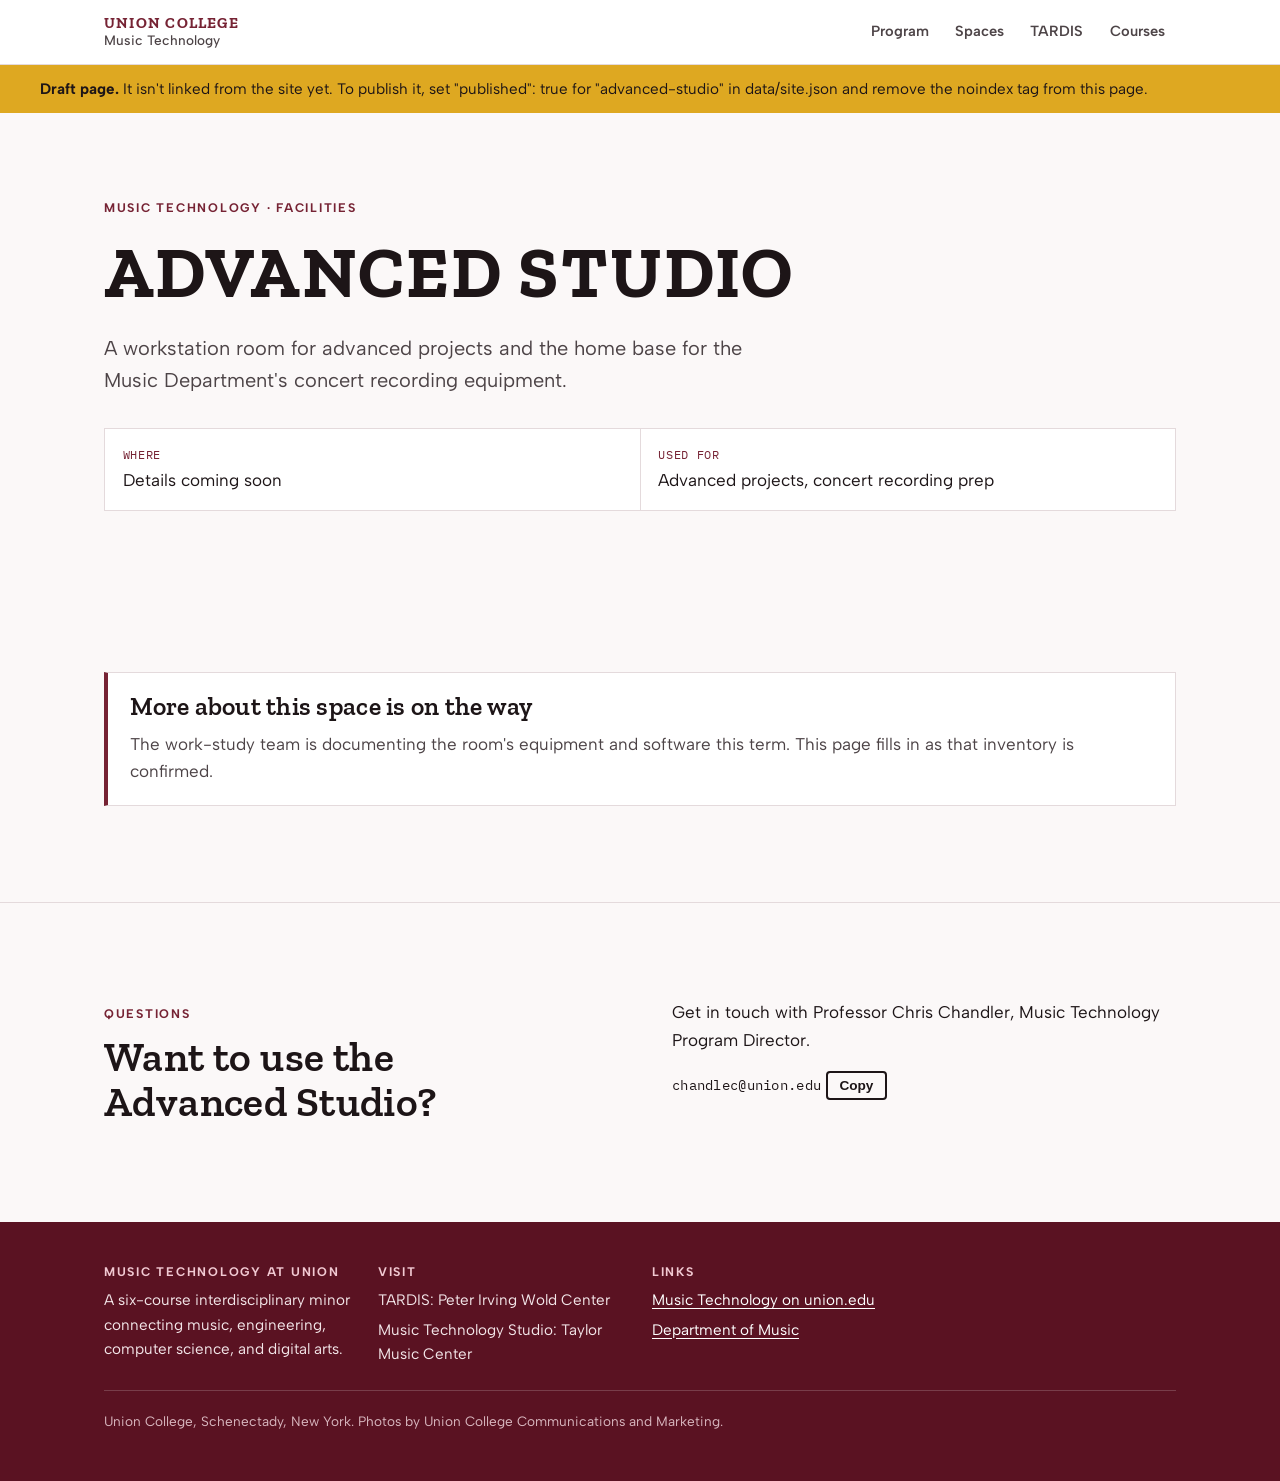
==== advanced-studio/index.html @ 9d5dfe3f "Add space pages, data-driven equipment, and members portal Public site: pages for the Music Technolo" ====
<!doctype html>
<html lang="en">
<head>
<meta charset="utf-8">
<meta name="viewport" content="width=device-width, initial-scale=1, viewport-fit=cover">
<title>Advanced Studio | Music Technology at Union College</title>
<meta name="description" content="The Advanced Studio supports advanced Music Technology projects and the Music Department's concert recording system.">
<meta name="robots" content="noindex">
<link rel="preconnect" href="https://fonts.googleapis.com">
<link rel="preconnect" href="https://fonts.gstatic.com" crossorigin>
<link rel="stylesheet" href="https://fonts.googleapis.com/css2?family=Albert+Sans:wght@400;500;600;700&family=IBM+Plex+Mono:wght@400;500&family=Zilla+Slab:wght@500;600;700&display=swap">
<link rel="stylesheet" href="../assets/css/site.css">
<link rel="stylesheet" href="../assets/css/space.css">
</head>
<body data-space="advanced-studio">
<a class="skip" href="#main">Skip to content</a>

<header class="site-header">
  <div class="wrap">
    <a class="brand" href="../">
      <span class="brand-college">Union College</span>
      <span class="brand-program">Music Technology</span>
    </a>
    <nav class="nav" aria-label="Main">
      <a href="../">Program</a>
      <a href="../#facilities">Spaces</a>
      <a href="../tardis/">TARDIS</a>
      <a href="../#courses">Courses</a>
      <a href="#" data-portal hidden>Members</a>
    </nav>
  </div>
</header>

<main id="main">
  <section class="space-hero">
    <div class="wrap">
      <span class="eyebrow">Music Technology &middot; Facilities</span>
      <h1>Advanced Studio</h1>
      <p class="lede">A workstation room for advanced projects and the home base for the Music Department's concert recording equipment.</p>
      <dl class="facts">
        <div><dt>Where</dt><dd>Details coming soon</dd></div>
        <div><dt>Used for</dt><dd>Advanced projects, concert recording prep</dd></div>
      </dl>
    </div>
  </section>

  <section class="section" id="about" aria-labelledby="about-title">
    <div class="wrap">
      <div class="callout">
        <h2 id="about-title" style="font-size:var(--step-2)">More about this space is on the way</h2>
        <p>The work-study team is documenting the room's equipment and software this term. This page fills in as that inventory is confirmed.</p>
      </div>
    </div>
  </section>

  <section class="section alt" id="equipment" aria-labelledby="equipment-title" data-equipment-section hidden>
    <div class="wrap">
      <div class="section-head">
        <span class="eyebrow">Equipment</span>
        <h2 id="equipment-title">What's in the room</h2>
        <p>Equipment stays in the room and is set up for academic use. This list grows as the work-study team confirms the inventory.</p>
      </div>
      <div class="equip" data-equipment="advanced-studio"></div>
    </div>
  </section>

  <section class="section" id="contact" aria-labelledby="contact-title">
    <div class="wrap split">
      <div>
        <span class="eyebrow">Questions</span>
        <h2 id="contact-title" style="margin-top:0.5rem">Want to use the Advanced Studio?</h2>
      </div>
      <div class="prose">
        <p>Get in touch with Professor Chris Chandler, Music Technology Program Director.</p>
        <p><code class="mono" id="email" style="user-select:all">chandlec@union.edu</code> <button class="btn btn-ghost" type="button" data-copy="email" style="padding:0.3rem 0.7rem;font-size:0.85rem;cursor:pointer;background:none">Copy</button></p>
      </div>
    </div>
  </section>
</main>

<footer class="site-footer">
  <div class="wrap">
    <div>
      <span class="eyebrow">Music Technology at Union</span>
      <p>A six-course interdisciplinary minor connecting music, engineering, computer science, and digital arts.</p>
    </div>
    <div>
      <span class="eyebrow">Visit</span>
      <ul>
        <li>TARDIS: Peter Irving Wold Center</li>
        <li>Music Technology Studio: Taylor Music Center</li>
      </ul>
    </div>
    <div>
      <span class="eyebrow">Links</span>
      <ul>
        <li><a href="https://www.union.edu/music-technology">Music Technology on union.edu</a></li>
        <li><a href="https://www.union.edu/music">Department of Music</a></li>
        <li><a href="#" data-portal hidden>Members portal (Union sign-in)</a></li>
      </ul>
    </div>
    <p class="foot-note">Union College, Schenectady, New York. Photos by Union College Communications and Marketing.</p>
  </div>
</footer>
<script src="../assets/js/site.js"></script>
<script src="../assets/js/site-data.js" data-root="../"></script>
</body>
</html>
---- assets/css/site.css ----
/* Music Technology at Union: shared styles
   Layout concept: a signal path. Pages read top to bottom like a chain from source to output,
   with a garnet/black stripe rail borrowed from the program slideshow marking each stage. */

:root {
  /* Color: Union palette (communications style guide), neutrals biased toward garnet */
  --bg: #fbf8f8;
  --surface: #ffffff;
  --surface-2: #f3eeef;
  --ink: #1d1517;
  --ink-soft: #4d4447;
  --muted: #636569;          /* Ramee Gray */
  --line: #e4dadc;
  --garnet: #762334;         /* Union Garnet */
  --garnet-strong: #5a1222;  /* Union Garnet Dark */
  --garnet-text: #762334;    /* garnet used for text on bg */
  --on-garnet: #ffffff;
  --gold: #dea821;           /* Stained Glass Gold, meter LEDs only */
  --hero-ink: #ffffff;
  --hero-shade: rgba(20, 8, 12, 0.72);

  /* Type */
  --font-display: "Zilla Slab", "Rockwell", "Roboto Slab", Georgia, serif;
  --font-body: "Albert Sans", "Avenir Next", "Segoe UI", system-ui, sans-serif;
  --font-mono: "IBM Plex Mono", ui-monospace, "SF Mono", Menlo, Consolas, monospace;

  --step--1: 0.875rem;
  --step-0: 1.0625rem;
  --step-1: 1.25rem;
  --step-2: 1.6rem;
  --step-3: clamp(1.9rem, 1.4rem + 2vw, 2.6rem);
  --step-4: clamp(3.2rem, 1.8rem + 7vw, 6.5rem);

  --wrap: 72rem;
  --gutter: clamp(1rem, 4vw, 2.5rem);
  --radius: 4px;
  color-scheme: light;
}

@media (prefers-color-scheme: dark) {
  :root:not([data-theme="light"]) {
    --bg: #141012;
    --surface: #1d181a;
    --surface-2: #241d20;
    --ink: #f2eced;
    --ink-soft: #cfc5c8;
    --muted: #a39b9e;
    --line: #3a3034;
    --garnet: #8d2d40;
    --garnet-strong: #5a1222;
    --garnet-text: #e0899a;
    --on-garnet: #ffffff;
    --gold: #dea821;
    --hero-ink: #ffffff;
    --hero-shade: rgba(10, 4, 6, 0.78);
    color-scheme: dark;
  }
}
:root[data-theme="dark"] {
  --bg: #141012;
  --surface: #1d181a;
  --surface-2: #241d20;
  --ink: #f2eced;
  --ink-soft: #cfc5c8;
  --muted: #a39b9e;
  --line: #3a3034;
  --garnet: #8d2d40;
  --garnet-strong: #5a1222;
  --garnet-text: #e0899a;
  --on-garnet: #ffffff;
  --gold: #dea821;
  --hero-ink: #ffffff;
  --hero-shade: rgba(10, 4, 6, 0.78);
  color-scheme: dark;
}

*, *::before, *::after { box-sizing: border-box; }
html { scroll-behavior: smooth; }
@media (prefers-reduced-motion: reduce) { html { scroll-behavior: auto; } * { transition: none !important; animation: none !important; } }

body {
  margin: 0;
  background: var(--bg);
  color: var(--ink);
  font-family: var(--font-body);
  font-size: var(--step-0);
  line-height: 1.6;
  -webkit-font-smoothing: antialiased;
}
img { max-width: 100%; height: auto; display: block; }
a { color: var(--garnet-text); text-underline-offset: 0.18em; }
a:hover { text-decoration-thickness: 2px; }
:focus-visible { outline: 3px solid var(--gold); outline-offset: 2px; }

h1, h2, h3 { font-family: var(--font-display); line-height: 1.1; text-wrap: balance; margin: 0; }
h2 { font-size: var(--step-3); font-weight: 600; letter-spacing: 0.01em; }
h3 { font-size: var(--step-1); font-weight: 600; }
p { margin: 0; }

.wrap { max-width: var(--wrap); margin-inline: auto; padding-inline: var(--gutter); }
.prose { max-width: 40rem; }
.prose > * + * { margin-top: 1em; }

.eyebrow {
  font-family: var(--font-body);
  font-weight: 700;
  font-size: 0.78rem;
  letter-spacing: 0.14em;
  text-transform: uppercase;
  color: var(--garnet-text);
}
.mono { font-family: var(--font-mono); font-size: 0.85em; letter-spacing: 0.02em; }
.skip { position: absolute; left: -999px; }
.skip:focus { left: 1rem; top: 1rem; z-index: 20; background: var(--surface); padding: 0.5rem 1rem; }

/* ---------- Header ---------- */
.site-header {
  position: sticky;
  top: env(safe-area-inset-top, 0px);
  z-index: 10;
  background: var(--surface);
  border-bottom: 1px solid var(--line);
}
.site-header .wrap { display: flex; align-items: center; justify-content: space-between; gap: 1rem; min-height: 4rem; }
.brand { display: flex; flex-direction: column; text-decoration: none; color: var(--ink); line-height: 1.15; }
.brand-college { font-family: var(--font-display); font-weight: 700; text-transform: uppercase; letter-spacing: 0.08em; color: var(--garnet-text); font-size: 0.95rem; }
.brand-program { font-size: 0.85rem; color: var(--ink-soft); font-weight: 500; }
.nav { display: flex; gap: 0.25rem; flex-wrap: wrap; }
.nav a {
  text-decoration: none; color: var(--ink-soft); font-weight: 600; font-size: 0.92rem;
  padding: 0.45rem 0.7rem; border-radius: var(--radius);
}
.nav a:hover { color: var(--ink); background: var(--surface-2); }
.nav a[aria-current="page"] { color: var(--garnet-text); box-shadow: inset 0 -2px 0 var(--garnet-text); border-radius: 0; }
.nav .soon { font-weight: 500; color: var(--muted); font-size: 0.72rem; margin-left: 0.25rem; }
@media (max-width: 40rem) {
  .site-header .wrap { flex-direction: column; align-items: flex-start; padding-block: 0.6rem; gap: 0.3rem; }
  .nav { margin-left: -0.7rem; }
  .nav a { padding: 0.35rem 0.6rem; }
}

/* ---------- Stripe rail (from the slideshow tabs) ---------- */
.rail { display: flex; gap: 4px; height: 6px; }
.rail span { flex: 1; background: var(--garnet); }
.rail span:nth-child(even) { background: var(--ink); }

/* ---------- Buttons ---------- */
.btn {
  display: inline-flex; align-items: center; gap: 0.5rem;
  font-weight: 700; font-size: 0.95rem; text-decoration: none;
  padding: 0.8rem 1.2rem; border-radius: var(--radius); border: 2px solid transparent;
  transition: background 0.15s, color 0.15s, border-color 0.15s;
}
.btn-primary { background: var(--garnet); color: var(--on-garnet); }
.btn-primary:hover { background: var(--garnet-strong); }
.btn-ghost { border-color: currentColor; color: inherit; }
.btn-ghost:hover { background: rgba(255,255,255,0.12); }
.btn-row { display: flex; flex-wrap: wrap; gap: 0.75rem; }

/* ---------- Sections ---------- */
.section { padding-block: clamp(3.5rem, 8vw, 6rem); }
.section + .section { border-top: 1px solid var(--line); }
.section-head { display: grid; gap: 0.75rem; margin-bottom: 2.5rem; max-width: 44rem; }
.section-head p { color: var(--ink-soft); font-size: var(--step-1); line-height: 1.5; }
.alt { background: var(--surface-2); }

/* ---------- Footer ---------- */
.site-footer { background: var(--garnet-strong); color: #f3e6e9; padding-block: 2.5rem 3rem; font-size: 0.95rem; }
.site-footer a { color: #ffffff; }
.site-footer .wrap { display: grid; gap: 1.5rem; grid-template-columns: repeat(auto-fit, minmax(14rem, 1fr)); }
.site-footer .eyebrow { color: #f1c9d2; margin-bottom: 0.4rem; display: block; }
.site-footer ul { list-style: none; margin: 0; padding: 0; display: grid; gap: 0.3rem; }
.foot-note { grid-column: 1 / -1; color: #d9b8c0; font-size: 0.85rem; border-top: 1px solid rgba(255,255,255,0.18); padding-top: 1.25rem; }

/* ---------- Photo mosaic + lightbox (shared) ---------- */
.mosaic { display: grid; gap: 0.75rem; grid-template-columns: repeat(4, minmax(0, 1fr)); grid-auto-rows: clamp(9rem, 16vw, 13rem); grid-auto-flow: dense; margin-top: 2.5rem; }
.tile { position: relative; padding: 0; border: 0; background: var(--surface-2); cursor: zoom-in; overflow: hidden; border-radius: var(--radius); }
.tile img { width: 100%; height: 100%; object-fit: cover; transition: transform 0.5s ease, filter 0.3s; }
.tile:hover img, .tile:focus-visible img { transform: scale(1.04); }
.tile::after { content: ""; position: absolute; inset: 0; box-shadow: inset 0 0 0 0 var(--garnet); transition: box-shadow 0.2s; pointer-events: none; }
.tile:hover::after { box-shadow: inset 0 -5px 0 0 var(--garnet); }
.tile--wide { grid-column: span 2; }
.tile--tall { grid-row: span 2; }
.tile--big { grid-column: span 2; grid-row: span 2; }
@media (max-width: 44rem) {
  .mosaic { grid-template-columns: repeat(2, minmax(0, 1fr)); grid-auto-rows: 9rem; }
  .tile--big { grid-column: span 2; grid-row: span 2; }
}

.lightbox { border: 0; padding: 0; background: transparent; max-width: 100vw; max-height: 100vh; width: 100vw; height: 100vh; margin: 0; }
.lightbox::backdrop { background: rgba(10, 5, 7, 0.92); }
.lightbox[open] { display: grid; place-items: center; }
.lightbox figure { margin: 0; display: grid; gap: 0.75rem; justify-items: center; padding: 3.5rem 1rem 1.5rem; max-width: 100%; }
.lightbox img { max-width: min(92vw, 1400px); max-height: 80vh; width: auto; height: auto; border-radius: 4px; }
.lightbox figcaption { color: #e9dfe2; font-size: 0.95rem; text-align: center; }
.lb-btn { position: fixed; background: rgba(255,255,255,0.1); color: #fff; border: 1px solid rgba(255,255,255,0.3); border-radius: 50%; width: 2.75rem; height: 2.75rem; font-size: 1.6rem; line-height: 1; cursor: pointer; display: grid; place-items: center; padding: 0; }
.lb-btn:hover { background: rgba(255,255,255,0.22); }
.lb-close { top: calc(env(safe-area-inset-top, 0px) + 1rem); right: 1rem; }
.lb-prev { left: 1rem; top: 50%; transform: translateY(-50%); }
.lb-next { right: 1rem; top: 50%; transform: translateY(-50%); }
@media (max-width: 40rem) { .lb-prev, .lb-next { top: auto; bottom: 1rem; transform: none; } }

/* ---------- Data-driven bits (site-data.js) ---------- */
.badge { display: inline-block; margin-left: 0.5rem; padding: 0.1rem 0.45rem; border: 1px solid currentColor; border-radius: 999px; font-family: var(--font-mono); font-size: 0.68rem; font-weight: 500; letter-spacing: 0.04em; text-transform: uppercase; color: var(--muted); vertical-align: middle; }
.place-blank { aspect-ratio: 16 / 9; display: grid; place-items: center; background: var(--garnet-strong); color: #f3e6e9; font-family: var(--font-display); font-size: var(--step-2); font-weight: 600; padding: 1rem; text-align: center; }
.draft-banner { background: var(--gold); color: #1d1517; padding: 0.75rem var(--gutter); font-size: 0.95rem; }
---- assets/css/space.css ----
/* Space pages: Music Technology Studio, Advanced Studio, Tech Booth, Emerson Auditorium */

.space-hero { padding-block: clamp(3rem, 8vw, 5rem) clamp(2rem, 5vw, 3rem); }
.space-hero h1 { font-size: clamp(2.4rem, 1.5rem + 4.5vw, 4.5rem); font-weight: 700; text-transform: uppercase; letter-spacing: 0.03em; margin-top: 0.75rem; }
.space-hero .lede { font-size: var(--step-1); color: var(--ink-soft); max-width: 40rem; margin-top: 1.25rem; }
.space-photo { margin: 0; }
.space-photo img { width: 100%; aspect-ratio: 21 / 9; object-fit: cover; border-radius: var(--radius); }
.space-photo figcaption { color: var(--muted); font-size: var(--step--1); margin-top: 0.5rem; }

.facts { display: grid; gap: 1px; background: var(--line); border: 1px solid var(--line); grid-template-columns: repeat(auto-fit, minmax(12rem, 1fr)); margin-top: 2rem; }
.facts div { background: var(--surface); padding: 1rem 1.1rem; display: grid; gap: 0.2rem; }
.facts dt { font-family: var(--font-mono); font-size: 0.75rem; letter-spacing: 0.06em; text-transform: uppercase; color: var(--garnet-text); }
.facts dd { margin: 0; }

.split { display: grid; gap: clamp(2rem, 5vw, 4rem); grid-template-columns: minmax(0, 1fr) minmax(0, 1fr); align-items: start; }
@media (max-width: 52rem) { .split { grid-template-columns: 1fr; } }

.tips { list-style: none; margin: 0; padding: 0; border-top: 2px solid var(--ink); counter-reset: tip; }
.tips li { padding: 0.85rem 0 0.85rem 2.4rem; border-bottom: 1px solid var(--line); position: relative; counter-increment: tip; }
.tips li::before { content: counter(tip, decimal-leading-zero); position: absolute; left: 0; top: 0.95rem; font-family: var(--font-mono); font-size: 0.8rem; color: var(--garnet-text); }

.equip { display: grid; gap: clamp(1.5rem, 3vw, 2.5rem); grid-template-columns: repeat(auto-fill, minmax(17rem, 1fr)); align-items: start; }
.equip-sub { font-family: var(--font-display); font-size: var(--step-1); font-weight: 600; margin-bottom: 0.75rem; }
.equip-list { list-style: none; margin: 0; padding: 0; border-top: 2px solid var(--ink); }
.equip-list li { display: grid; grid-template-columns: minmax(0, 1fr) auto; column-gap: 1rem; padding: 0.75rem 0; border-bottom: 1px solid var(--line); }
.equip-list strong { font-weight: 700; }
.equip-list .qty { font-family: var(--font-mono); font-size: 0.85rem; color: var(--garnet-text); }
.equip-list .detail { grid-column: 1 / -1; color: var(--muted); font-size: 0.92rem; }

.callout { background: var(--surface); border: 1px solid var(--line); border-left: 4px solid var(--garnet); padding: 1.25rem 1.4rem; display: grid; gap: 0.6rem; }
.callout p { color: var(--ink-soft); }
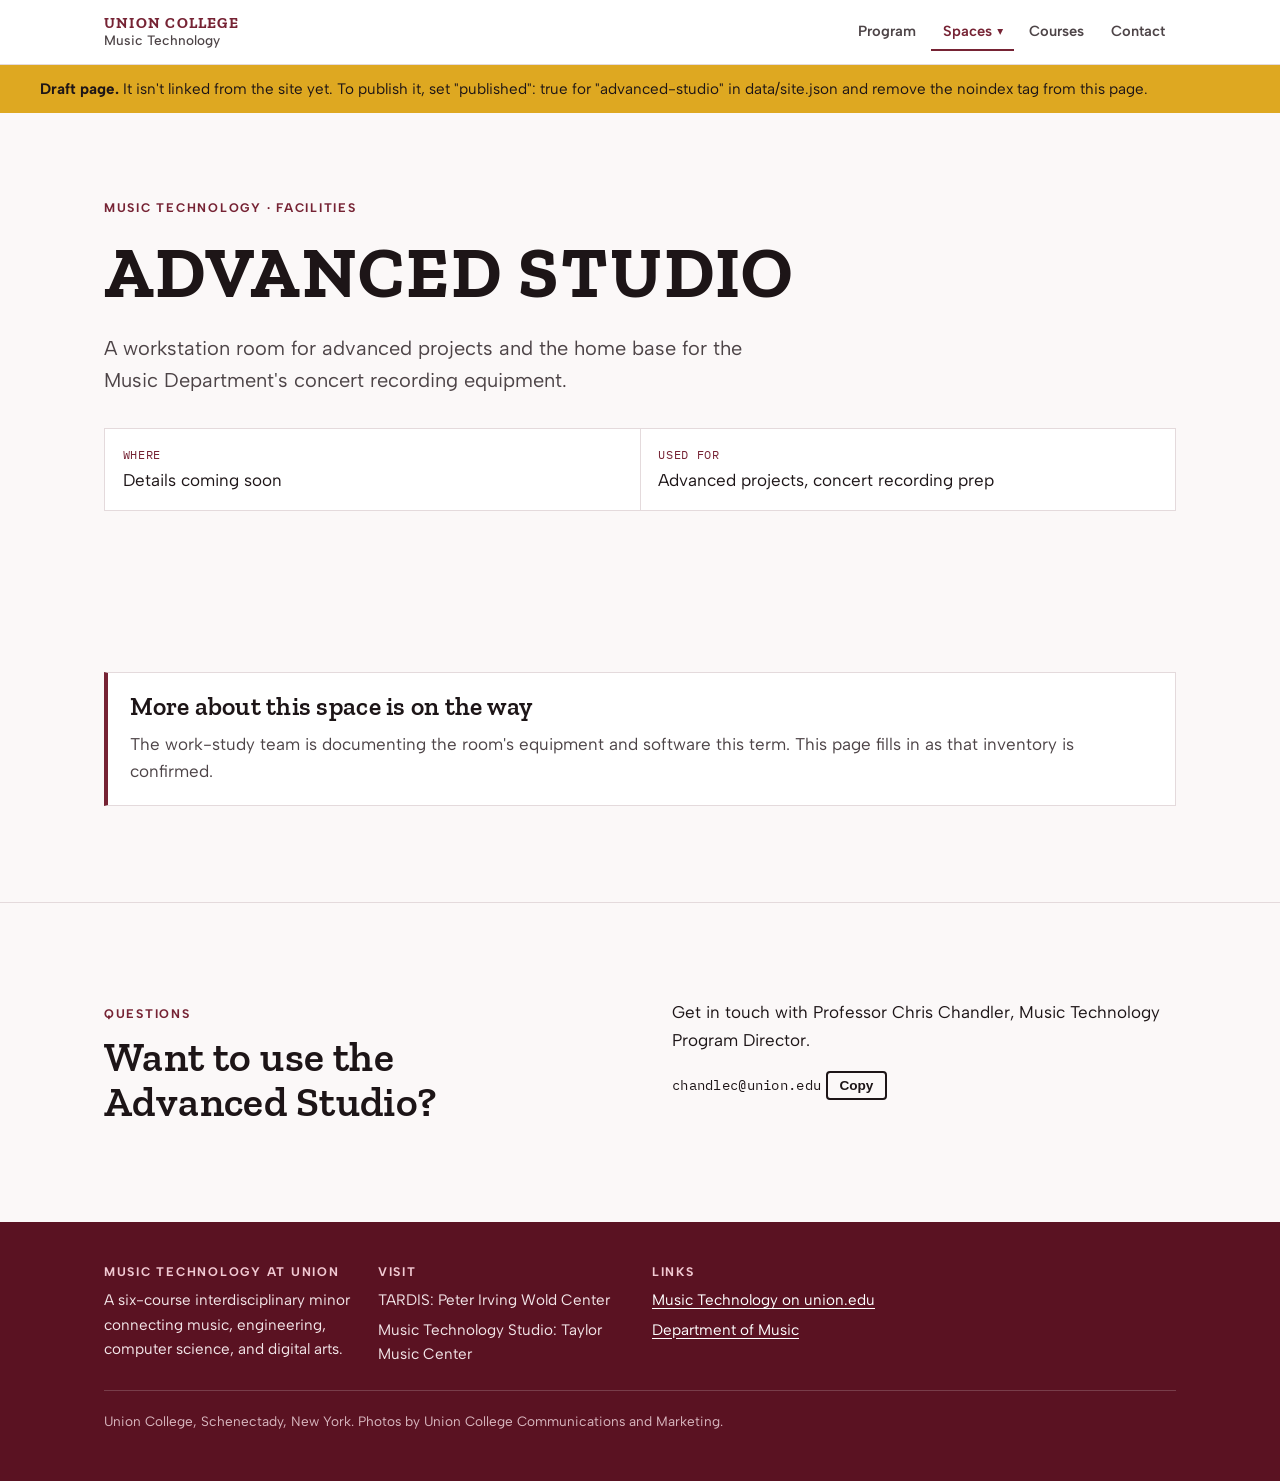
==== commit 7959bbed: "Add Spaces dropdown and consistent nav on every page Spaces opens a menu with All spaces, TARDIS, an" ====
--- a/advanced-studio/index.html
+++ b/advanced-studio/index.html
@@ -23,10 +23,16 @@
     </a>
     <nav class="nav" aria-label="Main">
       <a href="../">Program</a>
-      <a href="../#facilities">Spaces</a>
-      <a href="../tardis/">TARDIS</a>
+      <div class="nav-menu" data-current>
+        <button class="nav-menu-btn" type="button" aria-expanded="false" aria-controls="spaces-menu">Spaces</button>
+        <ul class="nav-menu-list" id="spaces-menu" hidden>
+          <li><a href="../#facilities">All spaces</a></li>
+          <li><a href="../tardis/">TARDIS</a></li>
+          <li><a href="../studio/">Music Technology Studio</a></li>
+        </ul>
+      </div>
       <a href="../#courses">Courses</a>
-      <a href="#" data-portal hidden>Members</a>
+      <a href="#contact">Contact</a>
     </nav>
   </div>
 </header>
@@ -96,7 +102,6 @@
       <ul>
         <li><a href="https://www.union.edu/music-technology">Music Technology on union.edu</a></li>
         <li><a href="https://www.union.edu/music">Department of Music</a></li>
-        <li><a href="#" data-portal hidden>Members portal (Union sign-in)</a></li>
       </ul>
     </div>
     <p class="foot-note">Union College, Schenectady, New York. Photos by Union College Communications and Marketing.</p>
--- a/assets/css/site.css
+++ b/assets/css/site.css
@@ -204,3 +204,27 @@
 .badge { display: inline-block; margin-left: 0.5rem; padding: 0.1rem 0.45rem; border: 1px solid currentColor; border-radius: 999px; font-family: var(--font-mono); font-size: 0.68rem; font-weight: 500; letter-spacing: 0.04em; text-transform: uppercase; color: var(--muted); vertical-align: middle; }
 .place-blank { aspect-ratio: 16 / 9; display: grid; place-items: center; background: var(--garnet-strong); color: #f3e6e9; font-family: var(--font-display); font-size: var(--step-2); font-weight: 600; padding: 1rem; text-align: center; }
 .draft-banner { background: var(--gold); color: #1d1517; padding: 0.75rem var(--gutter); font-size: 0.95rem; }
+
+/* ---------- Nav dropdown (Spaces) ---------- */
+.nav { align-items: center; }
+.nav-menu { position: relative; }
+.nav-menu-btn {
+  font: inherit; font-weight: 600; font-size: 0.92rem; color: var(--ink-soft);
+  background: none; border: 0; cursor: pointer; padding: 0.45rem 0.7rem; border-radius: var(--radius);
+  display: inline-flex; align-items: center; gap: 0.35rem;
+}
+.nav-menu-btn::after { content: "\25BE"; font-size: 0.8em; line-height: 1; transition: transform 0.15s; }
+.nav-menu-btn[aria-expanded="true"]::after { transform: rotate(180deg); }
+.nav-menu-btn:hover { color: var(--ink); background: var(--surface-2); }
+.nav-menu[data-current] .nav-menu-btn { color: var(--garnet-text); box-shadow: inset 0 -2px 0 var(--garnet-text); border-radius: 0; }
+.nav-menu-list {
+  position: absolute; top: calc(100% + 0.35rem); left: 0; z-index: 15; min-width: 15rem;
+  list-style: none; margin: 0; padding: 0.35rem; background: var(--surface);
+  border: 1px solid var(--line); border-radius: var(--radius); box-shadow: 0 10px 30px rgba(20, 8, 12, 0.14);
+}
+.nav-menu-list a { display: block; padding: 0.55rem 0.7rem; }
+.nav .nav-menu-list a[aria-current="page"] { box-shadow: inset 3px 0 0 var(--garnet-text); }
+@media (max-width: 40rem) {
+  .nav-menu-btn { padding: 0.35rem 0.6rem; }
+  .nav-menu-list { min-width: 13rem; }
+}
